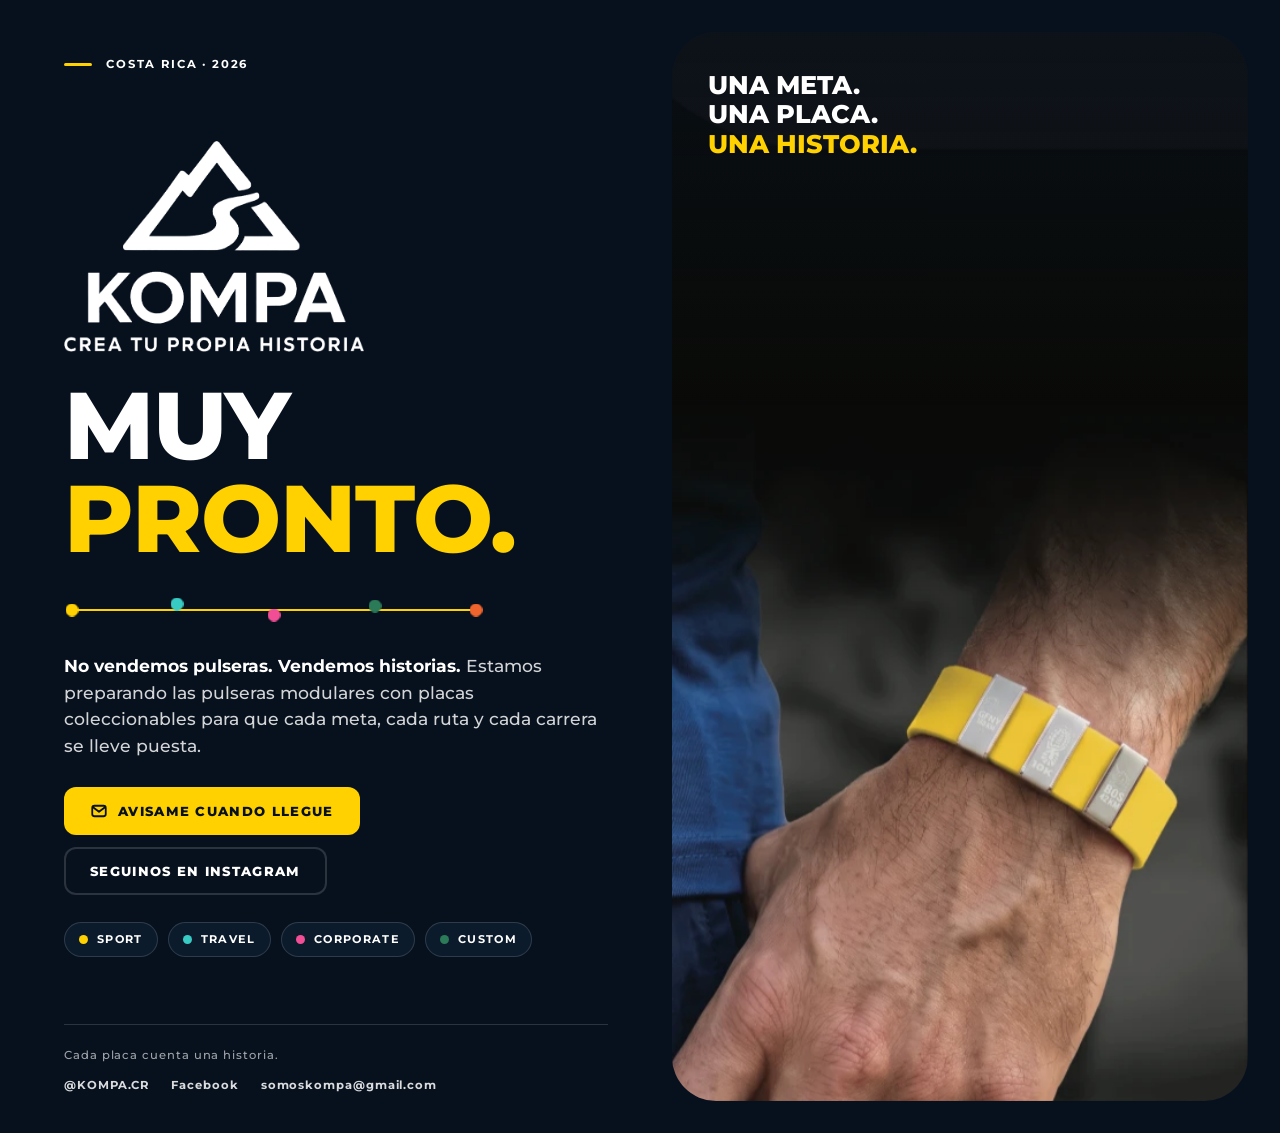
==== public/index.html @ 7f956271 "Serve static site via wrangler assets from public/ Co-Authored-By: Claude Sonnet 5.5 <noreply@anthro" ====
<!doctype html>
<html lang="es-CR">
<head>
  <meta charset="utf-8">
  <meta name="viewport" content="width=device-width, initial-scale=1, viewport-fit=cover">
  <title>KOMPA · Muy pronto</title>
  <meta name="description" content="KOMPA, pulseras modulares con placas coleccionables para atletas. Crea tu propia historia. Muy pronto en Costa Rica.">
  <meta name="theme-color" content="#07111E">
  <link rel="icon" href="assets/favicon.ico" sizes="any">
  <link rel="icon" type="image/png" sizes="32x32" href="assets/favicon-32.png">
  <link rel="apple-touch-icon" href="assets/apple-touch-icon.png">

  <meta property="og:type" content="website">
  <meta property="og:title" content="KOMPA · Muy pronto">
  <meta property="og:description" content="Pulseras modulares con placas coleccionables. Crea tu propia historia.">
  <meta property="og:image" content="assets/og.jpg">
  <meta property="og:locale" content="es_CR">
  <meta name="twitter:card" content="summary_large_image">

  <link rel="preload" href="assets/fonts/montserrat-latin-800.woff2" as="font" type="font/woff2" crossorigin>
  <link rel="preload" href="assets/fonts/montserrat-latin-500.woff2" as="font" type="font/woff2" crossorigin>

  <style>
    /* Montserrat (tipografía oficial) — autoalojada */
    @font-face{font-family:"Montserrat";font-weight:500;font-display:swap;src:url(assets/fonts/montserrat-latin-500.woff2) format("woff2");unicode-range:U+0000-00FF,U+0131,U+0152-0153,U+02BB-02BC,U+02C6,U+02DA,U+02DC,U+2000-206F,U+20AC,U+2122,U+2191,U+2193,U+2212,U+2215,U+FEFF,U+FFFD}
    @font-face{font-family:"Montserrat";font-weight:700;font-display:swap;src:url(assets/fonts/montserrat-latin-700.woff2) format("woff2");unicode-range:U+0000-00FF,U+0131,U+0152-0153,U+02BB-02BC,U+02C6,U+02DA,U+02DC,U+2000-206F,U+20AC,U+2122,U+2191,U+2193,U+2212,U+2215,U+FEFF,U+FFFD}
    @font-face{font-family:"Montserrat";font-weight:800;font-display:swap;src:url(assets/fonts/montserrat-latin-800.woff2) format("woff2");unicode-range:U+0000-00FF,U+0131,U+0152-0153,U+02BB-02BC,U+02C6,U+02DA,U+02DC,U+2000-206F,U+20AC,U+2122,U+2191,U+2193,U+2212,U+2215,U+FEFF,U+FFFD}
    @font-face{font-family:"Montserrat";font-weight:500;font-display:swap;src:url(assets/fonts/montserrat-latin-ext-500.woff2) format("woff2");unicode-range:U+0100-02BA,U+02BD-02C5,U+02C7-02CC,U+02CE-02D7,U+02DD-02FF,U+0304,U+0308,U+0329,U+1D00-1DBF,U+1E00-1E9F,U+1EF2-1EFF,U+2020,U+20A0-20AB,U+20AD-20C0,U+2113,U+2C60-2C7F,U+A720-A7FF}
    @font-face{font-family:"Montserrat";font-weight:700;font-display:swap;src:url(assets/fonts/montserrat-latin-ext-700.woff2) format("woff2");unicode-range:U+0100-02BA,U+02BD-02C5,U+02C7-02CC,U+02CE-02D7,U+02DD-02FF,U+0304,U+0308,U+0329,U+1D00-1DBF,U+1E00-1E9F,U+1EF2-1EFF,U+2020,U+20A0-20AB,U+20AD-20C0,U+2113,U+2C60-2C7F,U+A720-A7FF}

    :root{
      /* Paleta base */
      --ink:#07111E; --white:#FFFFFF; --sand:#F4F0E9; --metal:#B5B8B7;
      /* Colores de colección */
      --yellow:#FFD100; --turquoise:#38CBC4; --pink:#F24E96; --green:#2B7A58; --orange:#F0652D; --blue:#4170BE;
      --ink-2:#0C1B2C; --line:rgba(255,255,255,.14);
      --font:"Montserrat","Inter",system-ui,-apple-system,"Segoe UI",Roboto,sans-serif;
      --gutter:clamp(20px,5vw,72px);
    }
    *{box-sizing:border-box;margin:0}
    html{-webkit-text-size-adjust:100%}
    body{
      min-height:100vh;min-height:100dvh;background:var(--ink);color:var(--white);
      font-family:var(--font);font-weight:500;line-height:1.55;
      -webkit-font-smoothing:antialiased;overflow-x:hidden;
    }
    a{color:inherit}
    :focus-visible{outline:3px solid var(--yellow);outline-offset:3px;border-radius:8px}

    .page{
      min-height:100vh;min-height:100dvh;display:grid;
      grid-template-columns:minmax(0,1.05fr) minmax(0,.95fr);
      padding-left:env(safe-area-inset-left);padding-right:env(safe-area-inset-right);
    }

    /* ---------- Columna de contenido ---------- */
    .content{
      display:flex;flex-direction:column;justify-content:space-between;gap:40px;
      padding:clamp(28px,4.5vw,56px) var(--gutter) clamp(24px,3vw,40px);
      position:relative;z-index:2;
    }
    .eyebrow{display:flex;align-items:center;gap:14px;font-size:.72rem;font-weight:700;letter-spacing:.16em;text-transform:uppercase}
    .eyebrow::before{content:"";width:28px;height:3px;background:var(--yellow);border-radius:2px}

    .main{display:flex;flex-direction:column;align-items:flex-start;gap:clamp(22px,3vh,34px);padding:clamp(8px,3vh,32px) 0}
    .logo{width:clamp(190px,24vw,300px);height:auto;display:block}

    h1{
      font-weight:800;line-height:.98;letter-spacing:-.01em;text-transform:uppercase;
      font-size:clamp(2.9rem,7.4vw,6.4rem);
    }
    h1 .accent{color:var(--yellow)}
    .lead{max-width:34em;font-size:clamp(1rem,1.35vw,1.15rem);color:rgba(255,255,255,.82)}
    .lead strong{color:var(--white);font-weight:700}

    /* Ruta + puntos (sistema gráfico de la marca) */
    .route{position:relative;width:min(420px,100%);height:28px;margin:4px 0 2px}
    .route .line{position:absolute;left:6px;right:6px;top:50%;height:2px;background:rgba(255,255,255,.22);transform:translateY(-50%);border-radius:2px;overflow:hidden}
    .route .line::after{content:"";position:absolute;inset:0;background:var(--yellow);transform:scaleX(0);transform-origin:left;animation:draw 2.4s .4s cubic-bezier(.6,0,.2,1) forwards}
    .route i{position:absolute;top:50%;width:13px;height:13px;border-radius:50%;transform:translate(-50%,-50%) scale(0);animation:pop .5s cubic-bezier(.3,1.6,.5,1) forwards}
    .route i:nth-child(2){left:2%;background:var(--yellow);animation-delay:.3s}
    .route i:nth-child(3){left:27%;background:var(--turquoise);animation-delay:.85s;top:30%}
    .route i:nth-child(4){left:50%;background:var(--pink);animation-delay:1.3s;top:70%}
    .route i:nth-child(5){left:74%;background:var(--green);animation-delay:1.75s;top:35%}
    .route i:nth-child(6){left:98%;background:var(--orange);animation-delay:2.2s}
    @keyframes draw{to{transform:scaleX(1)}}
    @keyframes pop{to{transform:translate(-50%,-50%) scale(1)}}

    .actions{display:flex;flex-wrap:wrap;gap:12px 16px;align-items:center}
    .btn{
      display:inline-flex;align-items:center;gap:10px;min-height:48px;padding:0 26px;border-radius:12px;
      font:inherit;font-weight:800;font-size:.82rem;letter-spacing:.1em;text-transform:uppercase;text-decoration:none;
      background:var(--yellow);color:var(--ink);transition:transform .2s ease,background .2s ease;
    }
    .btn:hover{transform:translateY(-2px);background:#ffdf33}
    .btn svg{width:18px;height:18px}
    .btn.ghost{background:transparent;color:var(--white);box-shadow:inset 0 0 0 2px var(--line)}
    .btn.ghost:hover{background:rgba(255,255,255,.07);box-shadow:inset 0 0 0 2px var(--yellow)}

    /* Líneas de colección */
    .lines{display:flex;flex-wrap:wrap;gap:10px;padding:0}
    .lines li{list-style:none;display:flex;align-items:center;gap:9px;padding:8px 14px;border-radius:999px;background:var(--ink-2);border:1px solid var(--line);font-size:.7rem;font-weight:700;letter-spacing:.12em;text-transform:uppercase}
    .lines li::before{content:"";width:9px;height:9px;border-radius:50%;background:var(--c)}
    .lines ul{display:contents}

    footer{display:flex;flex-wrap:wrap;gap:12px 28px;justify-content:space-between;align-items:center;padding-top:22px;border-top:1px solid var(--line);font-size:.72rem;letter-spacing:.08em;color:rgba(255,255,255,.62)}
    .social{display:flex;gap:22px;flex-wrap:wrap}
    .social a{text-decoration:none;font-weight:700;color:rgba(255,255,255,.85);transition:color .2s}
    .social a:hover{color:var(--yellow)}

    /* ---------- Columna de imagen ---------- */
    .visual{position:relative;padding:clamp(16px,2.5vw,32px) clamp(16px,2.5vw,32px) clamp(16px,2.5vw,32px) 0}
    .frame{position:relative;height:100%;min-height:420px;border-radius:44px;overflow:hidden;background:#0a1626}
    .frame img{position:absolute;inset:0;width:100%;height:100%;object-fit:cover;object-position:50% 72%;transform:scale(1.04);animation:settle 2.4s ease-out forwards}
    @keyframes settle{to{transform:scale(1)}}
    .frame::after{content:"";position:absolute;inset:0;background:linear-gradient(180deg,rgba(7,17,30,.55) 0%,transparent 35%)}
    .frame figcaption{position:absolute;z-index:2;left:clamp(20px,3vw,36px);right:clamp(20px,3vw,36px);top:clamp(22px,3vw,38px);
      font-weight:800;text-transform:uppercase;line-height:1.15;font-size:clamp(1.05rem,2vw,1.6rem);text-align:left}
    .frame figcaption span{display:block}
    .frame figcaption span:last-child{color:var(--yellow)}

    /* ---------- Responsive ---------- */
    @media (max-width:900px){
      .page{grid-template-columns:1fr}
      .visual{order:-1;padding:16px 16px 0}
      .frame{min-height:0;height:clamp(240px,46vh,380px);border-radius:32px}
      .content{padding-top:30px}
      .main{padding-top:0}
    }
    @media (max-width:420px){
      .btn{width:100%;justify-content:center}
      footer{flex-direction:column;align-items:flex-start}
    }
    @media (prefers-reduced-motion:reduce){
      *{animation:none!important;transition:none!important}
      .route .line::after{transform:scaleX(1)}
      .route i{transform:translate(-50%,-50%) scale(1)}
      .frame img{transform:none}
    }
  </style>
</head>
<body>
  <div class="page">
    <main class="content">
      <p class="eyebrow">Costa Rica · 2026</p>

      <div class="main">
        <img class="logo" src="assets/kompa-logo-blanco.png" width="741" height="522" alt="KOMPA — Crea tu propia historia">

        <h1>Muy <span class="accent">pronto.</span></h1>

        <div class="route" aria-hidden="true">
          <span class="line"></span><i></i><i></i><i></i><i></i><i></i>
        </div>

        <p class="lead">
          <strong>No vendemos pulseras. Vendemos historias.</strong>
          Estamos preparando las pulseras modulares con placas coleccionables para que cada meta, cada ruta y cada carrera se lleve puesta.
        </p>

        <div class="actions">
          <a class="btn" href="mailto:somoskompa@gmail.com?subject=Av%C3%ADsenme%20cuando%20KOMPA%20llegue&body=Hola%2C%20quiero%20enterarme%20cuando%20KOMPA%20est%C3%A9%20disponible.">
            <svg viewBox="0 0 24 24" fill="none" stroke="currentColor" stroke-width="2.4" stroke-linecap="round" stroke-linejoin="round" aria-hidden="true"><rect x="3" y="5" width="18" height="14" rx="3"/><path d="m4 7 8 6 8-6"/></svg>
            Avisame cuando llegue
          </a>
          <a class="btn ghost" href="https://www.instagram.com/kompa.cr" target="_blank" rel="noopener">Seguinos en Instagram</a>
        </div>

        <ul class="lines" aria-label="Líneas de colección">
          <li style="--c:var(--yellow)">Sport</li>
          <li style="--c:var(--turquoise)">Travel</li>
          <li style="--c:var(--pink)">Corporate</li>
          <li style="--c:var(--green)">Custom</li>
        </ul>
      </div>

      <footer>
        <span>Cada placa cuenta una historia.</span>
        <nav class="social" aria-label="Redes sociales">
          <a href="https://www.instagram.com/kompa.cr" target="_blank" rel="noopener">@KOMPA.CR</a>
          <a href="https://www.facebook.com/KOMPA.cr" target="_blank" rel="noopener">Facebook</a>
          <a href="mailto:somoskompa@gmail.com">somoskompa@gmail.com</a>
        </nav>
      </footer>
    </main>

    <aside class="visual">
      <figure class="frame">
        <img src="assets/hero.webp" width="500" height="2000" alt="Muñeca con una pulsera KOMPA amarilla y placas grabadas, sobre el símbolo de la marca.">
        <figcaption><span>Una meta.</span><span>Una placa.</span><span>Una historia.</span></figcaption>
      </figure>
    </aside>
  </div>
</body>
</html>
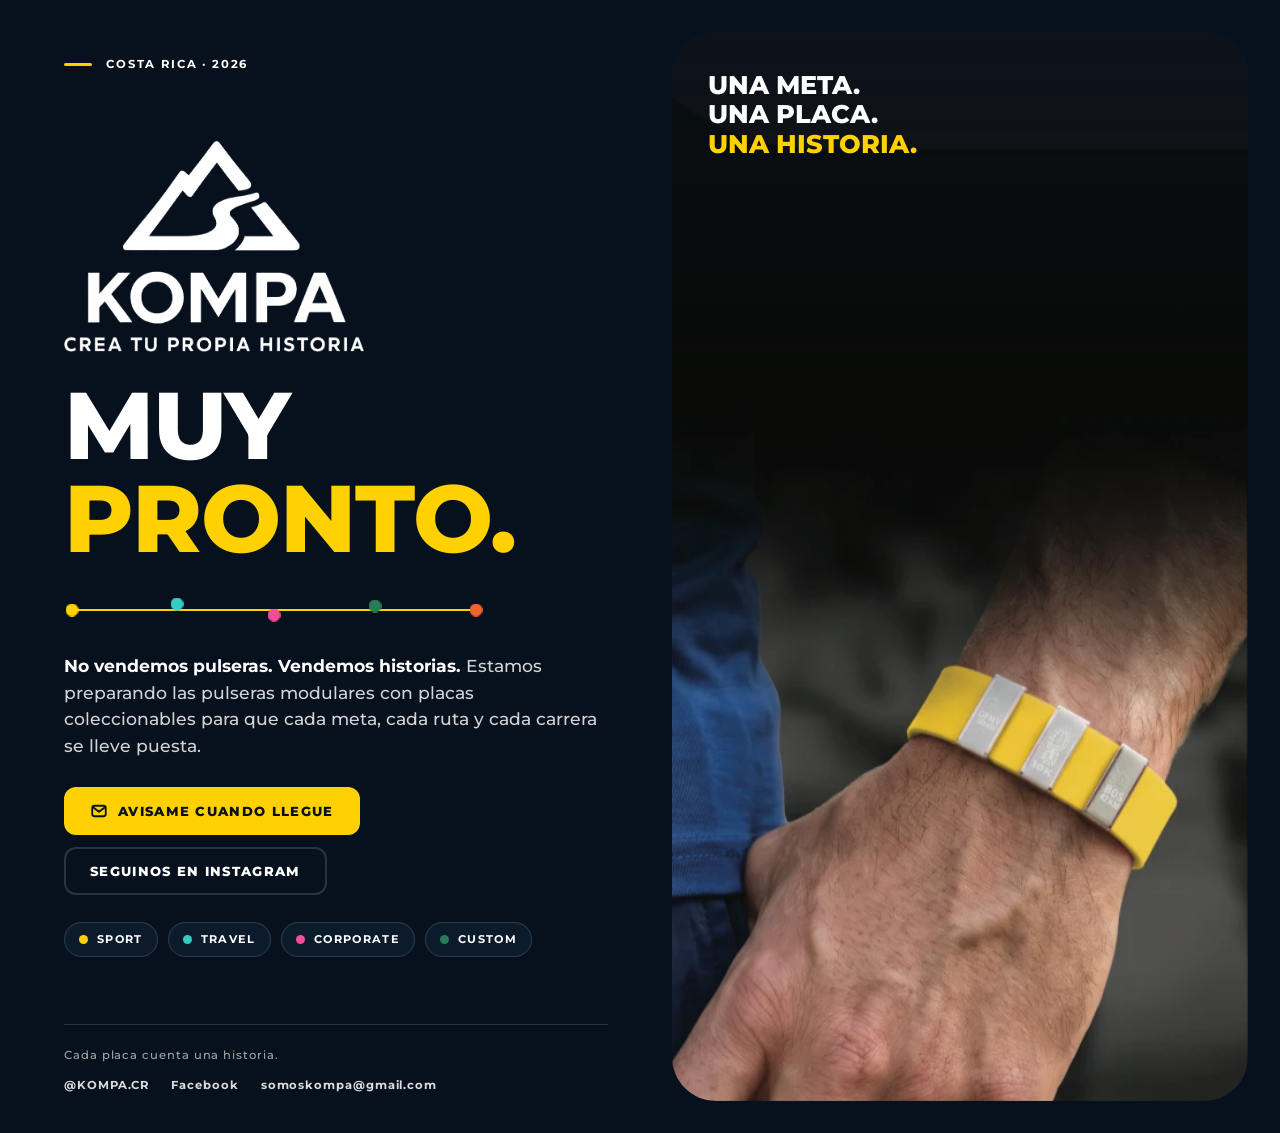
==== commit b937413b: "Use absolute og:image URL Co-Authored-By: Claude Sonnet 5.5 <noreply@anthropic.com> Claude-Session: " ====
--- a/public/index.html
+++ b/public/index.html
@@ -13,7 +13,7 @@
   <meta property="og:type" content="website">
   <meta property="og:title" content="KOMPA · Muy pronto">
   <meta property="og:description" content="Pulseras modulares con placas coleccionables. Crea tu propia historia.">
-  <meta property="og:image" content="assets/og.jpg">
+  <meta property="og:image" content="https://kompa.jsonarsol.workers.dev/assets/og.jpg">
   <meta property="og:locale" content="es_CR">
   <meta name="twitter:card" content="summary_large_image">
 
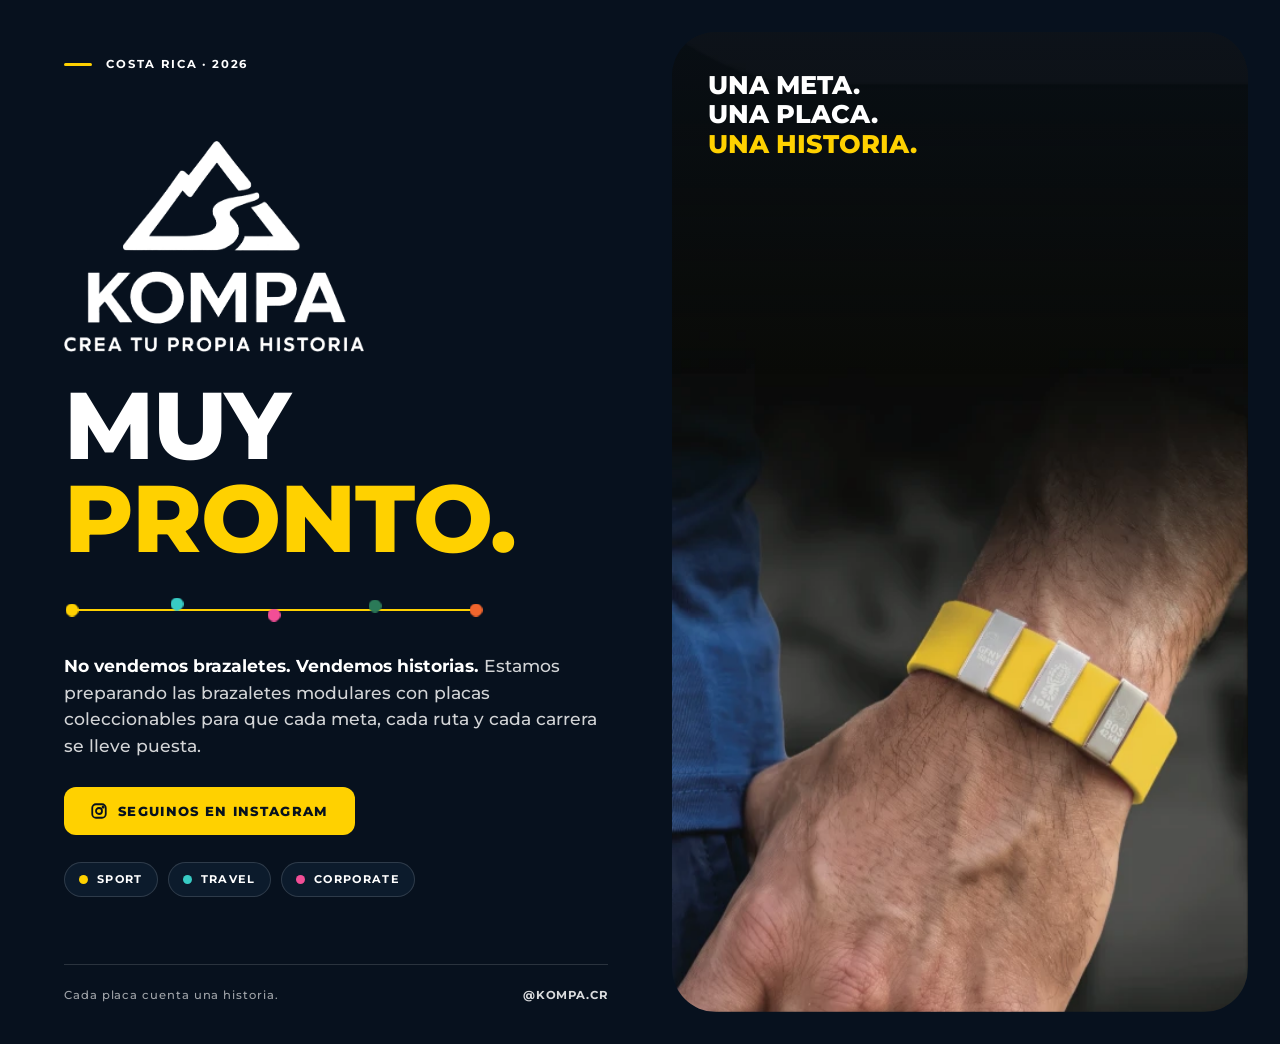
==== commit 33aba473: "Copy and CTA updates: brazalete, Instagram button, remove email/Facebook/Custom Co-Authored-By: Clau" ====
--- a/public/index.html
+++ b/public/index.html
@@ -4,7 +4,7 @@
   <meta charset="utf-8">
   <meta name="viewport" content="width=device-width, initial-scale=1, viewport-fit=cover">
   <title>KOMPA · Muy pronto</title>
-  <meta name="description" content="KOMPA, pulseras modulares con placas coleccionables para atletas. Crea tu propia historia. Muy pronto en Costa Rica.">
+  <meta name="description" content="KOMPA, brazaletes modulares con placas coleccionables para atletas. Crea tu propia historia. Muy pronto en Costa Rica.">
   <meta name="theme-color" content="#07111E">
   <link rel="icon" href="assets/favicon.ico" sizes="any">
   <link rel="icon" type="image/png" sizes="32x32" href="assets/favicon-32.png">
@@ -12,7 +12,7 @@
 
   <meta property="og:type" content="website">
   <meta property="og:title" content="KOMPA · Muy pronto">
-  <meta property="og:description" content="Pulseras modulares con placas coleccionables. Crea tu propia historia.">
+  <meta property="og:description" content="Brazaletes modulares con placas coleccionables. Crea tu propia historia.">
   <meta property="og:image" content="https://kompa.jsonarsol.workers.dev/assets/og.jpg">
   <meta property="og:locale" content="es_CR">
   <meta name="twitter:card" content="summary_large_image">
@@ -94,8 +94,6 @@
     }
     .btn:hover{transform:translateY(-2px);background:#ffdf33}
     .btn svg{width:18px;height:18px}
-    .btn.ghost{background:transparent;color:var(--white);box-shadow:inset 0 0 0 2px var(--line)}
-    .btn.ghost:hover{background:rgba(255,255,255,.07);box-shadow:inset 0 0 0 2px var(--yellow)}
 
     /* Líneas de colección */
     .lines{display:flex;flex-wrap:wrap;gap:10px;padding:0}
@@ -154,23 +152,21 @@
         </div>
 
         <p class="lead">
-          <strong>No vendemos pulseras. Vendemos historias.</strong>
-          Estamos preparando las pulseras modulares con placas coleccionables para que cada meta, cada ruta y cada carrera se lleve puesta.
+          <strong>No vendemos brazaletes. Vendemos historias.</strong>
+          Estamos preparando las brazaletes modulares con placas coleccionables para que cada meta, cada ruta y cada carrera se lleve puesta.
         </p>
 
         <div class="actions">
-          <a class="btn" href="mailto:somoskompa@gmail.com?subject=Av%C3%ADsenme%20cuando%20KOMPA%20llegue&body=Hola%2C%20quiero%20enterarme%20cuando%20KOMPA%20est%C3%A9%20disponible.">
-            <svg viewBox="0 0 24 24" fill="none" stroke="currentColor" stroke-width="2.4" stroke-linecap="round" stroke-linejoin="round" aria-hidden="true"><rect x="3" y="5" width="18" height="14" rx="3"/><path d="m4 7 8 6 8-6"/></svg>
-            Avisame cuando llegue
+          <a class="btn" href="https://www.instagram.com/kompa.cr" target="_blank" rel="noopener">
+            <svg viewBox="0 0 24 24" fill="none" stroke="currentColor" stroke-width="2.4" stroke-linecap="round" stroke-linejoin="round" aria-hidden="true"><rect x="3" y="3" width="18" height="18" rx="5"/><circle cx="12" cy="12" r="4"/><circle cx="17.5" cy="6.5" r=".8" fill="currentColor"/></svg>
+            Seguinos en Instagram
           </a>
-          <a class="btn ghost" href="https://www.instagram.com/kompa.cr" target="_blank" rel="noopener">Seguinos en Instagram</a>
         </div>
 
         <ul class="lines" aria-label="Líneas de colección">
           <li style="--c:var(--yellow)">Sport</li>
           <li style="--c:var(--turquoise)">Travel</li>
           <li style="--c:var(--pink)">Corporate</li>
-          <li style="--c:var(--green)">Custom</li>
         </ul>
       </div>
 
@@ -178,15 +174,13 @@
         <span>Cada placa cuenta una historia.</span>
         <nav class="social" aria-label="Redes sociales">
           <a href="https://www.instagram.com/kompa.cr" target="_blank" rel="noopener">@KOMPA.CR</a>
-          <a href="https://www.facebook.com/KOMPA.cr" target="_blank" rel="noopener">Facebook</a>
-          <a href="mailto:somoskompa@gmail.com">somoskompa@gmail.com</a>
         </nav>
       </footer>
     </main>
 
     <aside class="visual">
       <figure class="frame">
-        <img src="assets/hero.webp" width="500" height="2000" alt="Muñeca con una pulsera KOMPA amarilla y placas grabadas, sobre el símbolo de la marca.">
+        <img src="assets/hero.webp" width="500" height="2000" alt="Muñeca con una brazalete KOMPA amarilla y placas grabadas, sobre el símbolo de la marca.">
         <figcaption><span>Una meta.</span><span>Una placa.</span><span>Una historia.</span></figcaption>
       </figure>
     </aside>
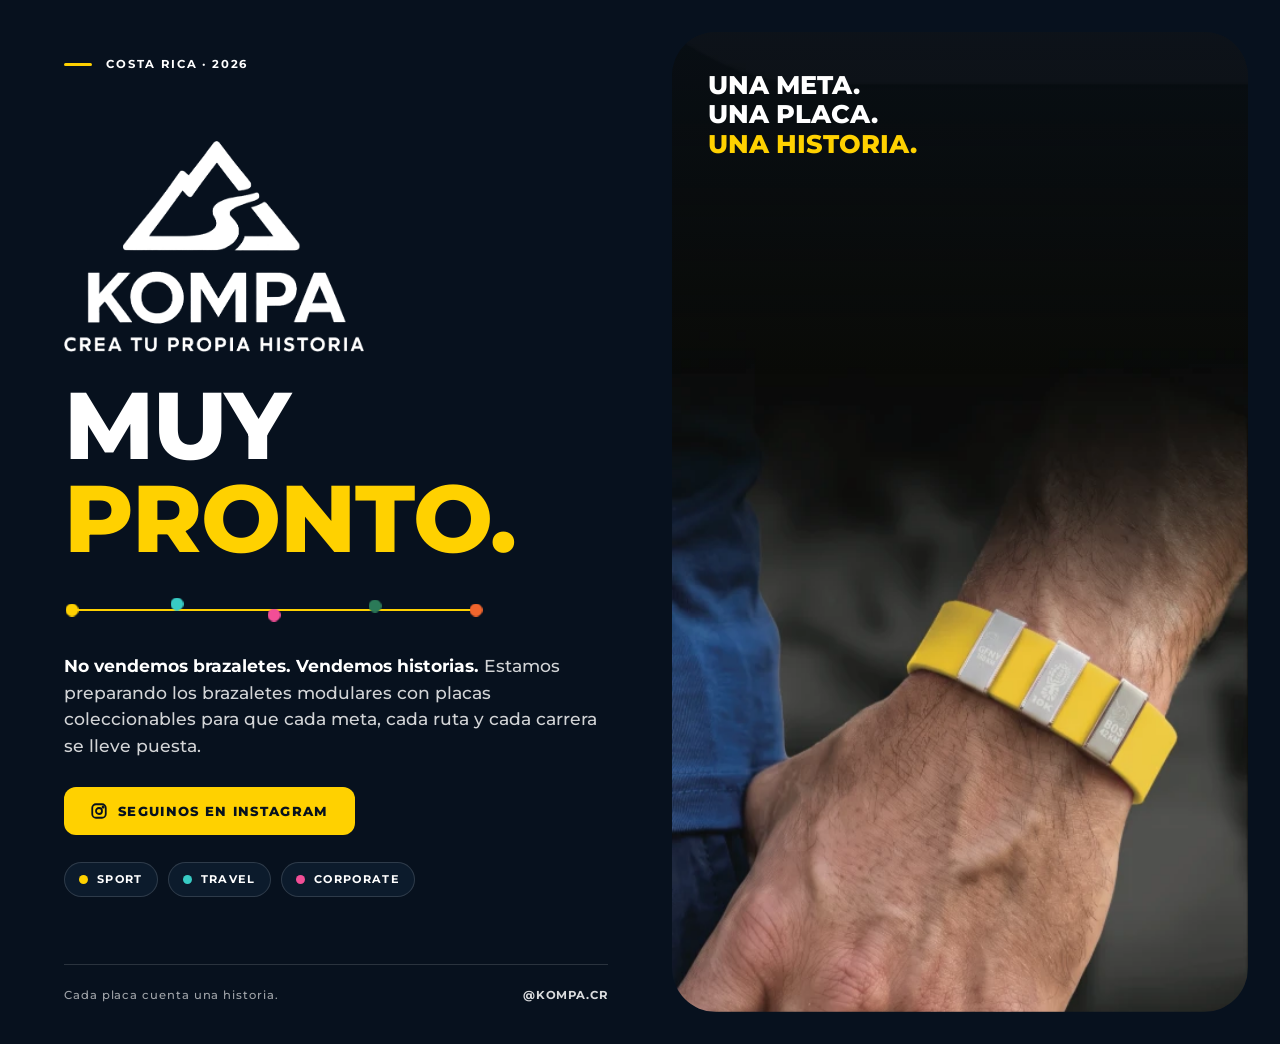
==== commit 46acc94c: "Fix gender agreement Co-Authored-By: Claude Sonnet 5.5 <noreply@anthropic.com> Claude-Session: https" ====
--- a/public/index.html
+++ b/public/index.html
@@ -153,7 +153,7 @@
 
         <p class="lead">
           <strong>No vendemos brazaletes. Vendemos historias.</strong>
-          Estamos preparando las brazaletes modulares con placas coleccionables para que cada meta, cada ruta y cada carrera se lleve puesta.
+          Estamos preparando los brazaletes modulares con placas coleccionables para que cada meta, cada ruta y cada carrera se lleve puesta.
         </p>
 
         <div class="actions">
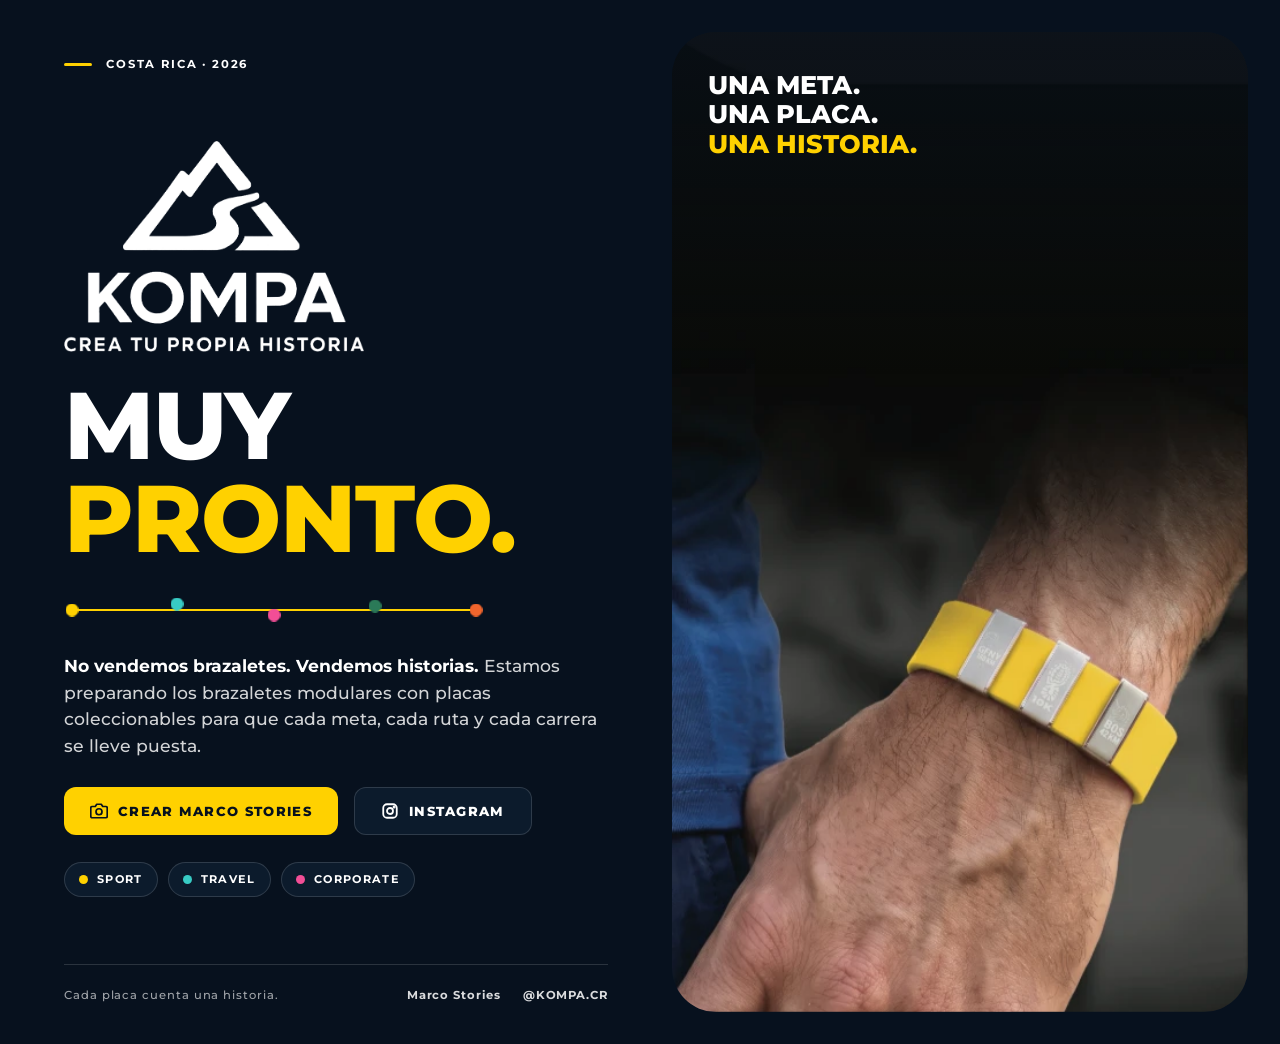
==== commit 4a102363: "feat: integrar aplicacion de marco oficial y reorganizar proyecto" ====
--- a/public/index.html
+++ b/public/index.html
@@ -13,7 +13,7 @@
   <meta property="og:type" content="website">
   <meta property="og:title" content="KOMPA · Muy pronto">
   <meta property="og:description" content="Brazaletes modulares con placas coleccionables. Crea tu propia historia.">
-  <meta property="og:image" content="https://kompa.jsonarsol.workers.dev/assets/og.jpg">
+  <meta property="og:image" content="https://kompacr.com/assets/og.jpg">
   <meta property="og:locale" content="es_CR">
   <meta name="twitter:card" content="summary_large_image">
 
@@ -94,6 +94,12 @@
     }
     .btn:hover{transform:translateY(-2px);background:#ffdf33}
     .btn svg{width:18px;height:18px}
+    .btn-secondary{
+      background:var(--ink-2);color:var(--white);border:1px solid var(--line);
+    }
+    .btn-secondary:hover{
+      transform:translateY(-2px);background:rgba(255,255,255,.1);border-color:rgba(255,255,255,.3);color:var(--white);
+    }
 
     /* Líneas de colección */
     .lines{display:flex;flex-wrap:wrap;gap:10px;padding:0}
@@ -157,9 +163,13 @@
         </p>
 
         <div class="actions">
-          <a class="btn" href="https://www.instagram.com/kompa.cr" target="_blank" rel="noopener">
+          <a class="btn" href="/marco/">
+            <svg viewBox="0 0 24 24" fill="none" stroke="currentColor" stroke-width="2.3" stroke-linecap="round" stroke-linejoin="round" aria-hidden="true"><path d="M23 19a2 2 0 0 1-2 2H3a2 2 0 0 1-2-2V8a2 2 0 0 1 2-2h4l2-3h6l2 3h4a2 2 0 0 1 2 2z"/><circle cx="12" cy="13" r="4"/></svg>
+            Crear Marco Stories
+          </a>
+          <a class="btn btn-secondary" href="https://www.instagram.com/kompa.cr" target="_blank" rel="noopener">
             <svg viewBox="0 0 24 24" fill="none" stroke="currentColor" stroke-width="2.4" stroke-linecap="round" stroke-linejoin="round" aria-hidden="true"><rect x="3" y="3" width="18" height="18" rx="5"/><circle cx="12" cy="12" r="4"/><circle cx="17.5" cy="6.5" r=".8" fill="currentColor"/></svg>
-            Seguinos en Instagram
+            Instagram
           </a>
         </div>
 
@@ -172,7 +182,8 @@
 
       <footer>
         <span>Cada placa cuenta una historia.</span>
-        <nav class="social" aria-label="Redes sociales">
+        <nav class="social" aria-label="Enlaces">
+          <a href="/marco/">Marco Stories</a>
           <a href="https://www.instagram.com/kompa.cr" target="_blank" rel="noopener">@KOMPA.CR</a>
         </nav>
       </footer>
@@ -180,7 +191,7 @@
 
     <aside class="visual">
       <figure class="frame">
-        <img src="assets/hero.webp" width="500" height="2000" alt="Muñeca con una brazalete KOMPA amarilla y placas grabadas, sobre el símbolo de la marca.">
+        <img src="assets/hero.webp" width="500" height="2000" alt="Muñeca con un brazalete KOMPA amarillo y placas grabadas, sobre el símbolo de la marca.">
         <figcaption><span>Una meta.</span><span>Una placa.</span><span>Una historia.</span></figcaption>
       </figure>
     </aside>
